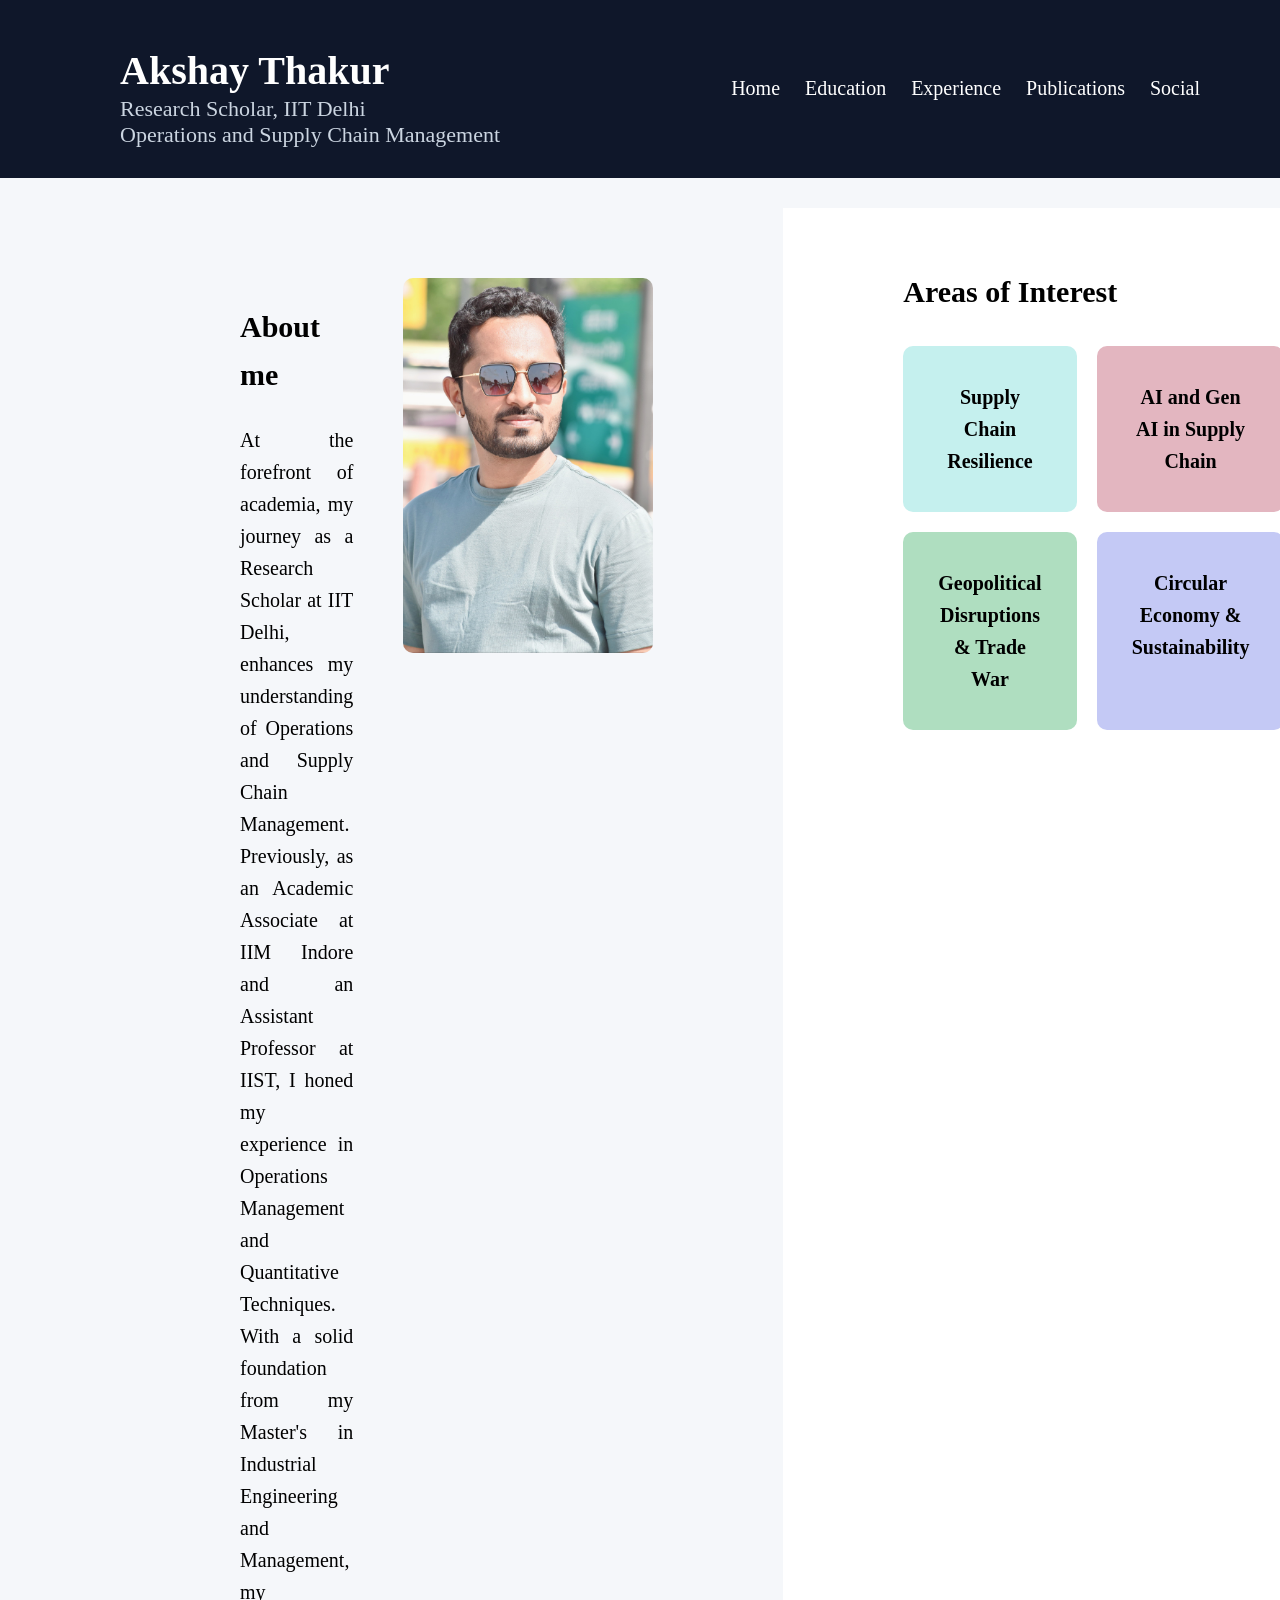
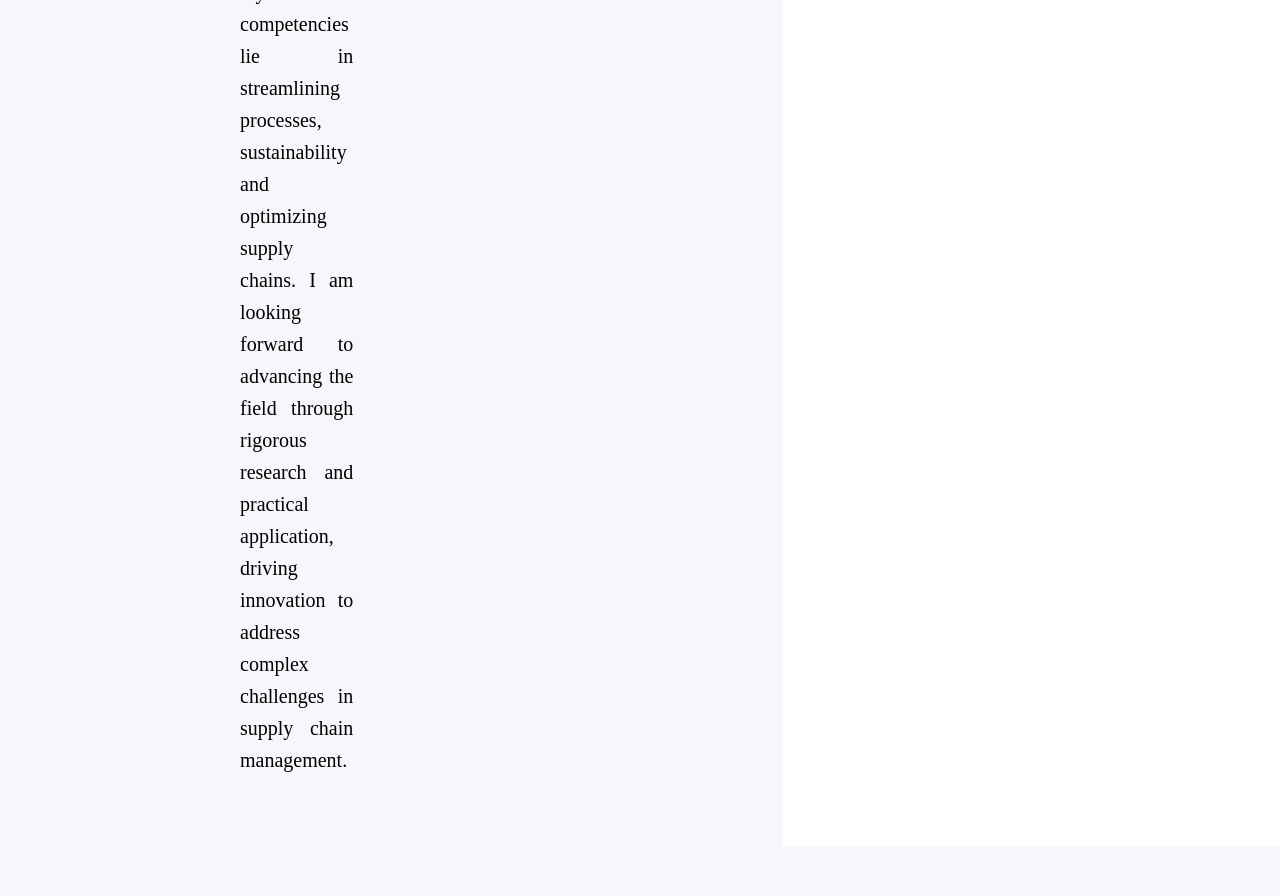
==== index.html @ 2805422c "Update index.html" ====
<!DOCTYPE html>
<html lang="en">
<head>
    <meta charset="UTF-8">
    <title>Akshay Thakur</title>
    <link rel="stylesheet" href="style.css">
</head>
<body>

<header>
    <div class="header-left">
        <h1>Akshay Thakur</h1>
        <p class="designation">
            Research Scholar, IIT Delhi <br>
            Operations and Supply Chain Management 
        </p>
    </div>

    <nav>
        <ul class="nav-links">
            <li><a href="index.html">Home</a></li>
            <li><a href="education.html">Education</a></li>
            <li><a href="experience.html">Experience</a></li>
            <li><a href="publications.html">Publications</a></li>
            <li><a href="social.html">Social</a></li>
        </ul>
    </nav>
</header>

<section class="content">
    <section class="content About me-section">
    <div class="text">
        <h2>About me</h2>
        <p>
At the forefront of academia, my journey as a Research Scholar at IIT Delhi, enhances my understanding of Operations and Supply Chain Management. Previously, as an Academic Associate at IIM Indore and an Assistant Professor at IIST, I honed my experience in Operations Management and Quantitative Techniques. With a solid foundation from my Master's in Industrial Engineering and Management, my competencies lie in streamlining processes, sustainability and optimizing supply chains. I am looking forward to advancing the field through rigorous research and practical application, driving innovation to address complex challenges in supply chain management.
        </p>
    </div>

    <div class="image">
        <img src="photo.jpeg" alt="Profile Photo">
    </div>
    
</section>
    <!-- NEW SECTION: AREAS OF INTEREST -->
<section class="interest-section">
    <div class="interest-wrapper">
        <h2>Areas of Interest</h2>

        <div class="interest-container">
            <div class="interest-box supply">Supply Chain Resilience</div>
            <div class="interest-box orange">AI and Gen AI in Supply Chain</div>
            <div class="interest-box besan">Geopolitical Disruptions & Trade War</div>
            <div class="interest-box flower">Circular Economy & Sustainability</div>
        </div>
    </div>
</section>
<meta name="viewport" content="width=1200">
    <script src="script.js"></script>
</body>
</html>
---- style.css ----
body {
    margin: 0;
    font-family: 'Garamond', Garamond;
    background-color: #f5f7fa;
}

/* HEADER */
header {
    display: flex;
    justify-content: space-between;
    align-items: center;
    padding: 20px 80px;
    background-color: #0f172a;
    color: white;
}

.header-left h1 {
    margin-top: 5;
    margin-left: 40px; 
    font-size: 40px;
}

.designation {
    font-size: 22px;
    margin-left: 40px;
    margin-bottom: 10px; 
    color: #cbd5e1;
}

.header-left h1 {
    margin-bottom: 2px;  
}

.designation {
    margin-top: 0;        
}
/* NAVIGATION */
.nav-links {
    list-style: none;
    display: flex;
    gap: 25px;
}

.nav-links a {
    text-decoration: none;
    color: white;
    font-size: 20px;
    position: relative;
    transition: 0.3s;
}

/* Hover animation */
.nav-links a::after {
    content: '';
    width: 0;
    height: 2px;
    background: #38bdf8;
    position: absolute;
    left: 0;
    bottom: -5px;
    transition: 0.3s;
}

.nav-links a:hover::after {
    width: 100%;
}

/* CONTENT AREA */
.content {
    display: flex;
    justify-content: space-between;
    padding: 50px 80px;
    max-width: 1200px;
    margin: auto;
    margin-left: 40px;
    gap: 50px;
    text-align: justify;
    line-height: 1.6;
    font-size: 20px;
}

/* TEXT */
.text {
    flex: 2;
    animation: fadeIn 1s ease-in;
}

/* IMAGE */
.image img {
    width: 250px;
    border-radius: 10px;
    animation: slideIn 1s ease-in;
}
/* NEW SECTION STYLE */
.interest-section {
    margin-top: -20px; 
    padding: 20px 80px 60px 80px;
    background-color: #ffffff;
    animation: fadeIn 1s ease-in;
}


.interest-wrapper {
    max-width: 900px;
    margin: 40px;
}

/* Grid Layout */
.interest-container {
    display: grid;
    grid-template-columns: repeat(2, 1fr);
    gap: 20px;
    margin-top: 30px;
}

/* Boxes */
.interest-box {
    padding: 35px;
    font-size: 20px;
    border-radius: 10px;
    color: white;
    font-weight: 600;
    text-align: center;
    transition: 0.3s;
    animation: fadeInUp 0.8s ease;
}
/* Colors */
.supply { background: #c5f0ee; color: black; }
.orange { background: #e3b6c0; color: black; }
.besan  { background: #afdec0; color: black; }
.flower { background: #c4c9f5; color: black; }

/* Hover Effect */
.interest-box:hover {
    transform: translateY(-8px);
    box-shadow: 0 10px 25px rgba(0,0,0,0.15);
}

/* Animation */
@keyframes fadeInUp {
    from {
        opacity: 0;
        transform: translateY(30px);
    }
    to {
        opacity: 1;
        transform: translateY(0);
    }
}

/* ANIMATIONS */
@keyframes fadeIn {
    from {opacity: 0; transform: translateY(20px);}
    to {opacity: 1; transform: translateY(0);}
}

@keyframes slideIn {
    from {opacity: 0; transform: translateX(50px);}
    to {opacity: 1; transform: translateX(0);}
}

.email [O]-text {
    margin-top: 10px;
    font-size: 20px;
}

.email [O]-text a {
    color: #0f172a;
    text-decoration: none;
}

.email [O]-text a:hover {
    text-decoration: underline;
}

.email [P]-text {
    margin-top: 20px;
    font-size: 20px;
}

.email [P]-text a {
    color: #0f172a;
    text-decoration: none;
}

.email [P]-text a:hover {
    text-decoration: underline;
}
.social-links {
    margin-top: 30px;
    display: flex;
    justify-content: flex-start;
    gap: 20px;
}

.social-btn {
    padding: 12px 20px;
    background-color: #0f172a;
    color: white;
    text-decoration: none;
    border-radius: 6px;
    transition: 0.3s;
}

.social-btn:hover {
    background-color: #38bdf8;
    transform: translateY(-3px);
}

.card h3 {
    font-size: 20px;
    margin-bottom: 5px;
}

.card:first-child {
    margin-top: 0;
}


.card p {
    text-align: justify;
    line-height: 1.6;
    font-size: 15px;
}

.card em {
    font-style: italic;
}

.card a {
    color: #2563eb;
    text-decoration: none;
}

.card a:hover {
    text-decoration: underline;
}

.publication-page .text {
    max-width: 700px;
}

/* Main line (PhD, PG, UG) */
.main {
    font-weight: 600;
    margin-bottom: 5px;   
    font-size: 22px;
    animation: fadeIn 1s ease-in;
}

/* Sublines (details) */
.sub {
    margin: 2px 0;       
    font-size: 20px;
    animation: fadeIn 1s ease-in;
}


.edu-item {
    margin-bottom: 20px;  
}
.edu-item {
    display: block;   
}


.card {
    margin-bottom: 25px;  
    font-size: 22px;
}


/*  vertical layout */
.experience-container {
    display: flex;
    flex-direction: column;
    gap: 20px;
}

/*  box style */
.exp-box {
    background-color: white;
    padding: 15px;
    border-radius: 10px;
    box-shadow: 0 4px 12px rgba(0,0,0,0.1);
    display: block;
}

/* Hover effect */
.exp-box:hover {
    transform: translateY(-5px);
    transition: 0.3s;
}

.exp-box p {
    margin: 2px 0;      /*  reduces vertical gap */
    line-height: 1.5;   /* tighter text spacing */
}

.org {
    margin-bottom: 2px;
}

.duration {
    margin-bottom: 2px;
}
.exp-box {
    padding: 10px 20px 18px 20px;
}

.exp-box h3 {
    margin-top: 0;
    margin-bottom: 5px;
}

.exp-box p {
    margin: 2px 0;
}
.section-title {
    position: relative;
    display: inline-block;
    margin-bottom: 20px;
}

/* Orange underline */
.section-title::after {
    content: "";
    display: block;
    width: 80px;        /* length of line */
    height: 5px;        /* thin line (half thick) */
    background-color: #f97316;
    margin-top: 5px;
}
/* Container (vertical layout) */
.education-container {
    display: flex;
    flex-direction: column;
    gap: 20px;
}

/* Box styling */
.edu-box {
    background: #ffffff;
    padding: 10px 20px 18px 20px;   /* reduced top height */
    border-radius: 10px;
    box-shadow: 0 4px 12px rgba(0,0,0,0.08);
    transition: 0.3s;
}

/* Hover */
.edu-box:hover {
    transform: translateY(-5px);
    box-shadow: 0 10px 25px rgba(0,0,0,0.15);
}

/* Heading spacing */
.edu-box h3 {
    margin-top: 0;
    margin-bottom: 5px;
}

/* Subline spacing (tight) */
.edu-box p {
    margin: 2px 0;
    line-height: 1.3;
}

/* Degree style */
.degree {
    font-weight: 500;
}

/* Optional subtle text */
.field {
    font-size: 18px;
    color: #555;
}
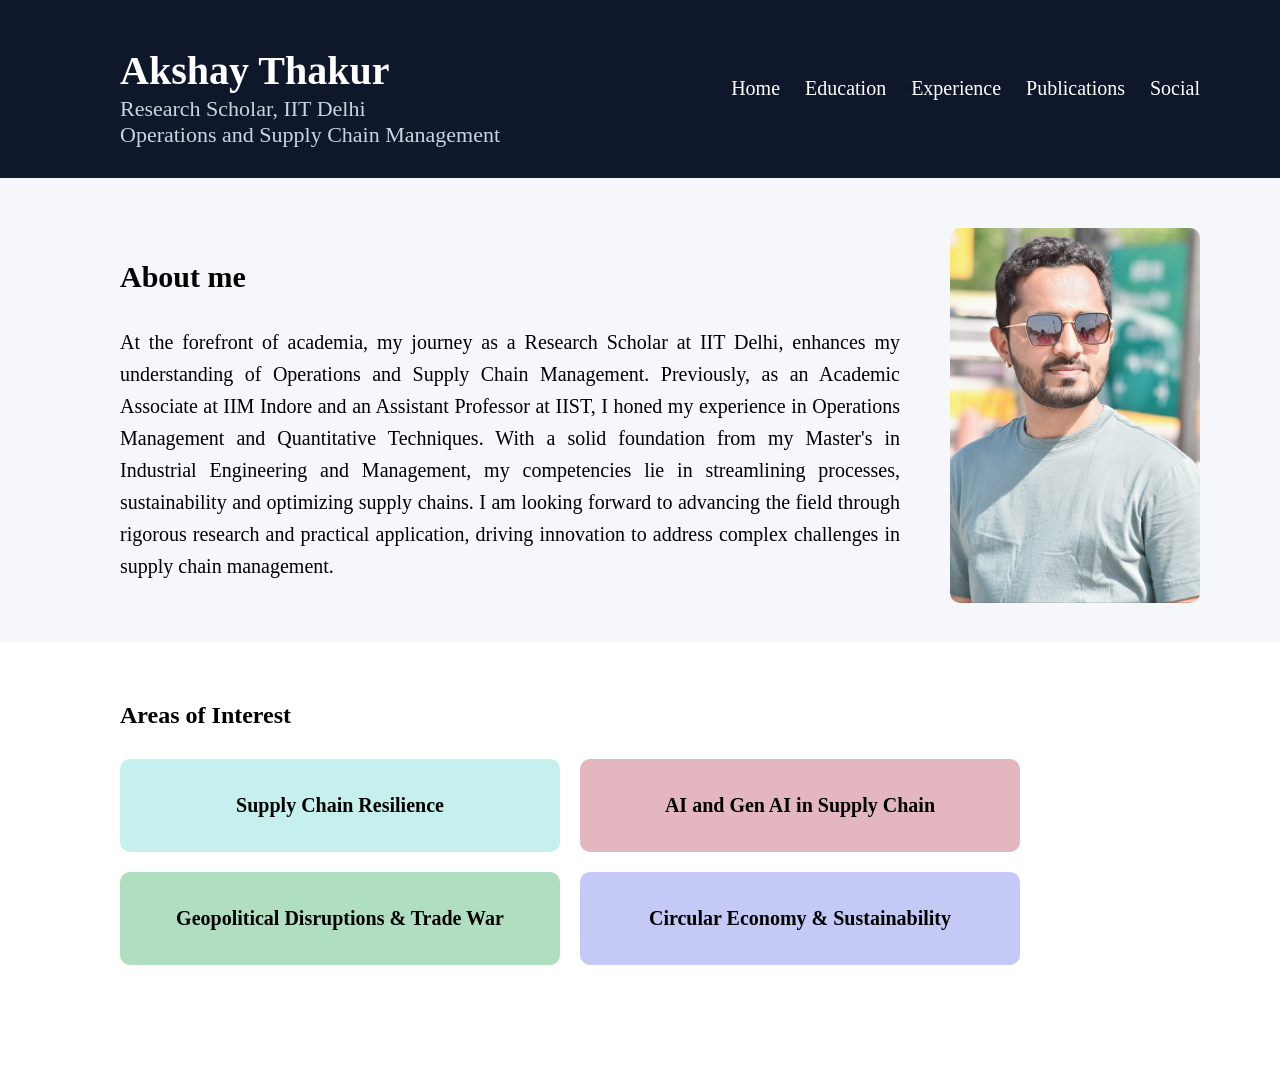
==== commit eb24fc90: "Update index.html" ====
--- a/index.html
+++ b/index.html
@@ -28,7 +28,6 @@
 </header>
 
 <section class="content">
-    <section class="content About me-section">
     <div class="text">
         <h2>About me</h2>
         <p>
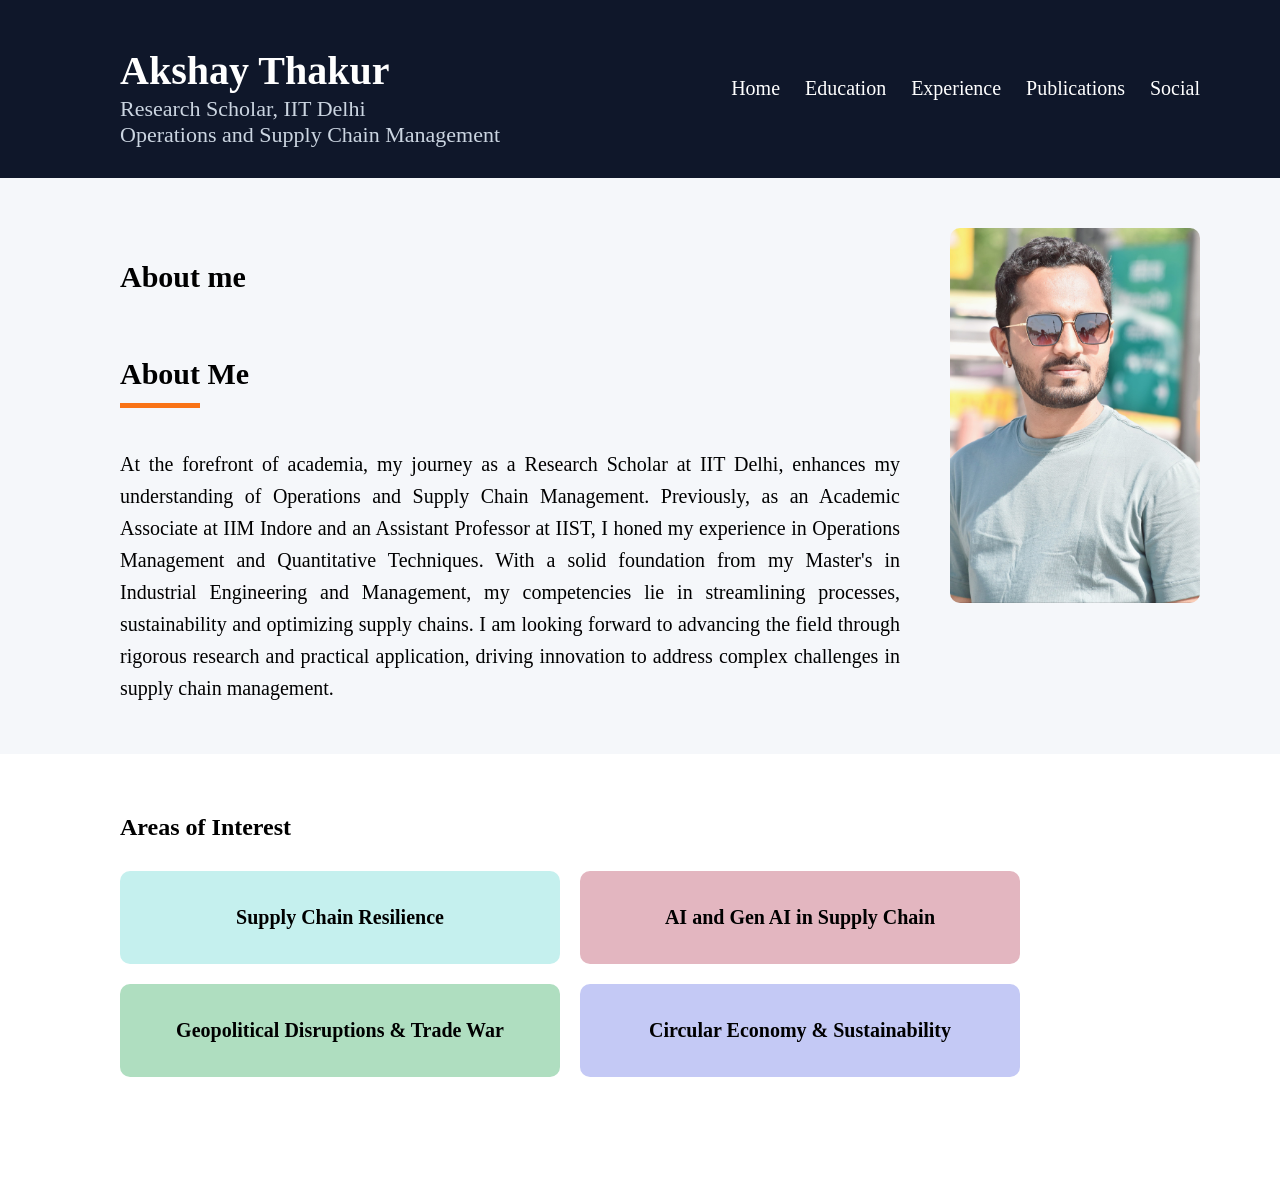
==== commit 7e7cd74d: "Update index.html" ====
--- a/index.html
+++ b/index.html
@@ -30,6 +30,7 @@
 <section class="content">
     <div class="text">
         <h2>About me</h2>
+        <h2 class="section-title">About Me</h2>
         <p>
 At the forefront of academia, my journey as a Research Scholar at IIT Delhi, enhances my understanding of Operations and Supply Chain Management. Previously, as an Academic Associate at IIM Indore and an Assistant Professor at IIST, I honed my experience in Operations Management and Quantitative Techniques. With a solid foundation from my Master's in Industrial Engineering and Management, my competencies lie in streamlining processes, sustainability and optimizing supply chains. I am looking forward to advancing the field through rigorous research and practical application, driving innovation to address complex challenges in supply chain management.
         </p>
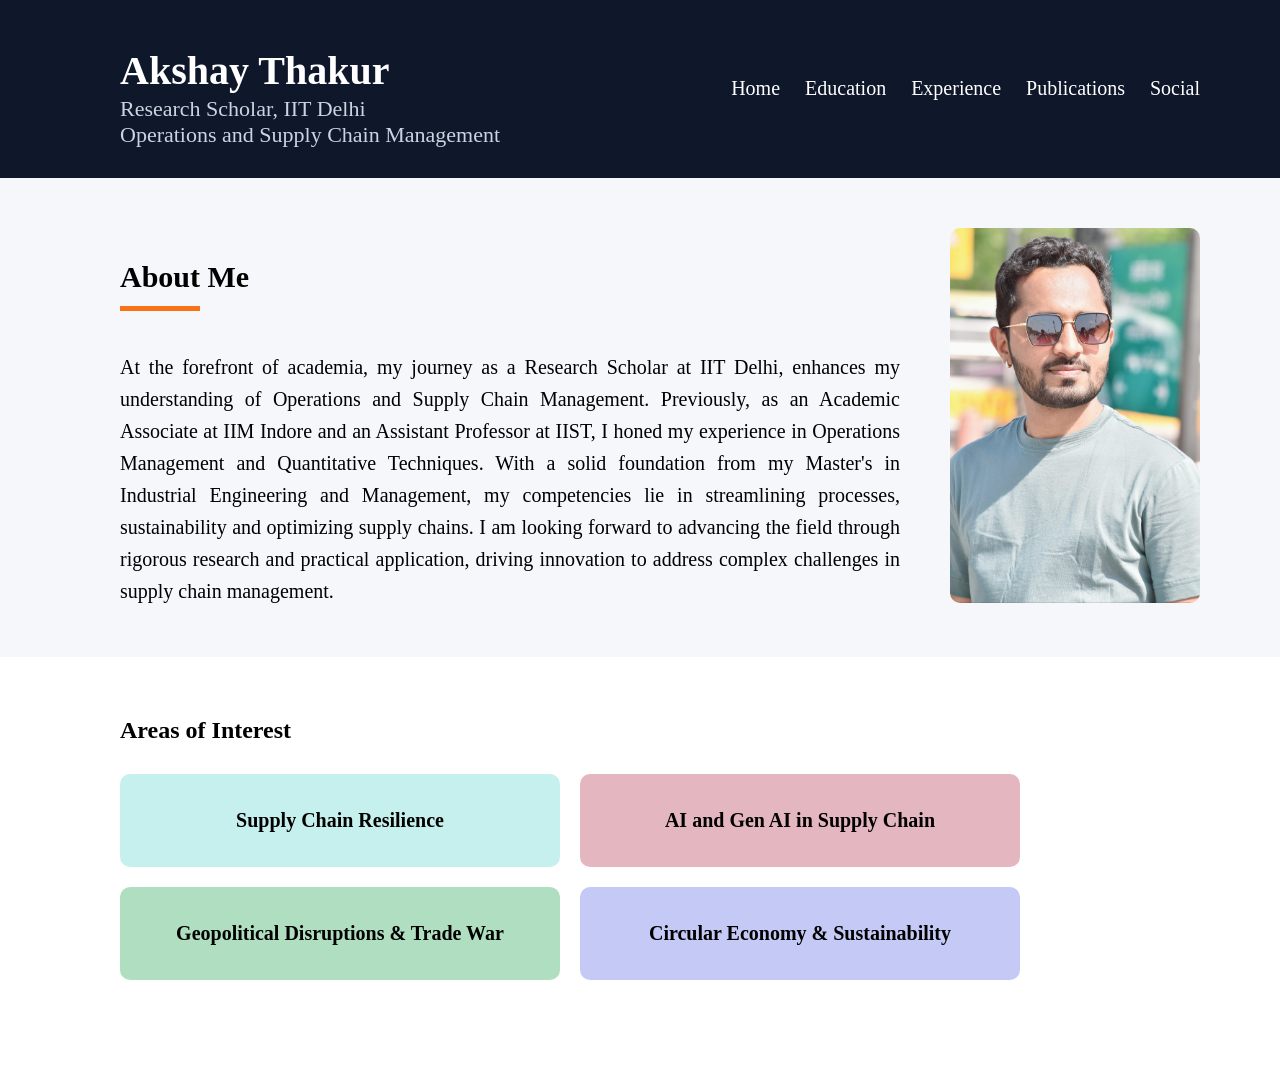
==== commit de0fff2a: "Update index.html" ====
--- a/index.html
+++ b/index.html
@@ -29,7 +29,6 @@
 
 <section class="content">
     <div class="text">
-        <h2>About me</h2>
         <h2 class="section-title">About Me</h2>
         <p>
 At the forefront of academia, my journey as a Research Scholar at IIT Delhi, enhances my understanding of Operations and Supply Chain Management. Previously, as an Academic Associate at IIM Indore and an Assistant Professor at IIST, I honed my experience in Operations Management and Quantitative Techniques. With a solid foundation from my Master's in Industrial Engineering and Management, my competencies lie in streamlining processes, sustainability and optimizing supply chains. I am looking forward to advancing the field through rigorous research and practical application, driving innovation to address complex challenges in supply chain management.
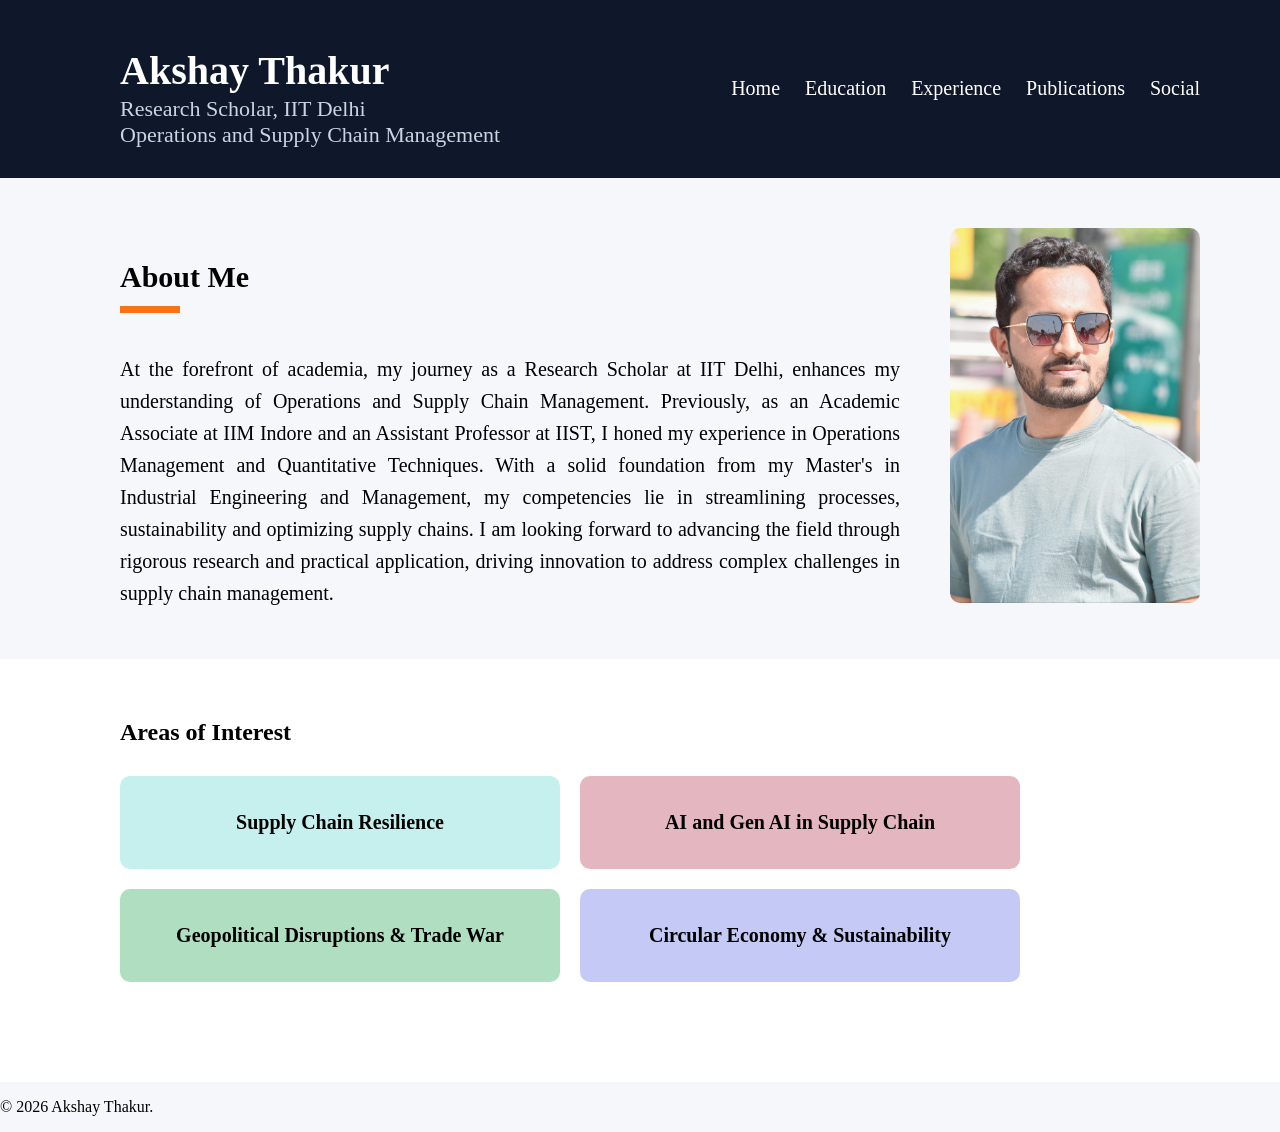
==== commit 4afc26b0: "Update index.html" ====
--- a/index.html
+++ b/index.html
@@ -55,5 +55,8 @@
 </section>
 <meta name="viewport" content="width=1200">
     <script src="script.js"></script>
+    <footer class="footer">
+    <p>© 2026 Akshay Thakur.</p>
+</footer>
 </body>
 </html>
--- a/style.css
+++ b/style.css
@@ -237,7 +237,7 @@
 }
 
 .publication-page .text {
-    max-width: 700px;
+    max-width: 750px;
 }
 
 /* Main line (PhD, PG, UG) */
@@ -326,8 +326,8 @@
 .section-title::after {
     content: "";
     display: block;
-    width: 80px;        /* length of line */
-    height: 5px;        /* thin line (half thick) */
+    width: 60px;        /* length of line */
+    height: 7px;        /* thin line (half thick) */
     background-color: #f97316;
     margin-top: 5px;
 }
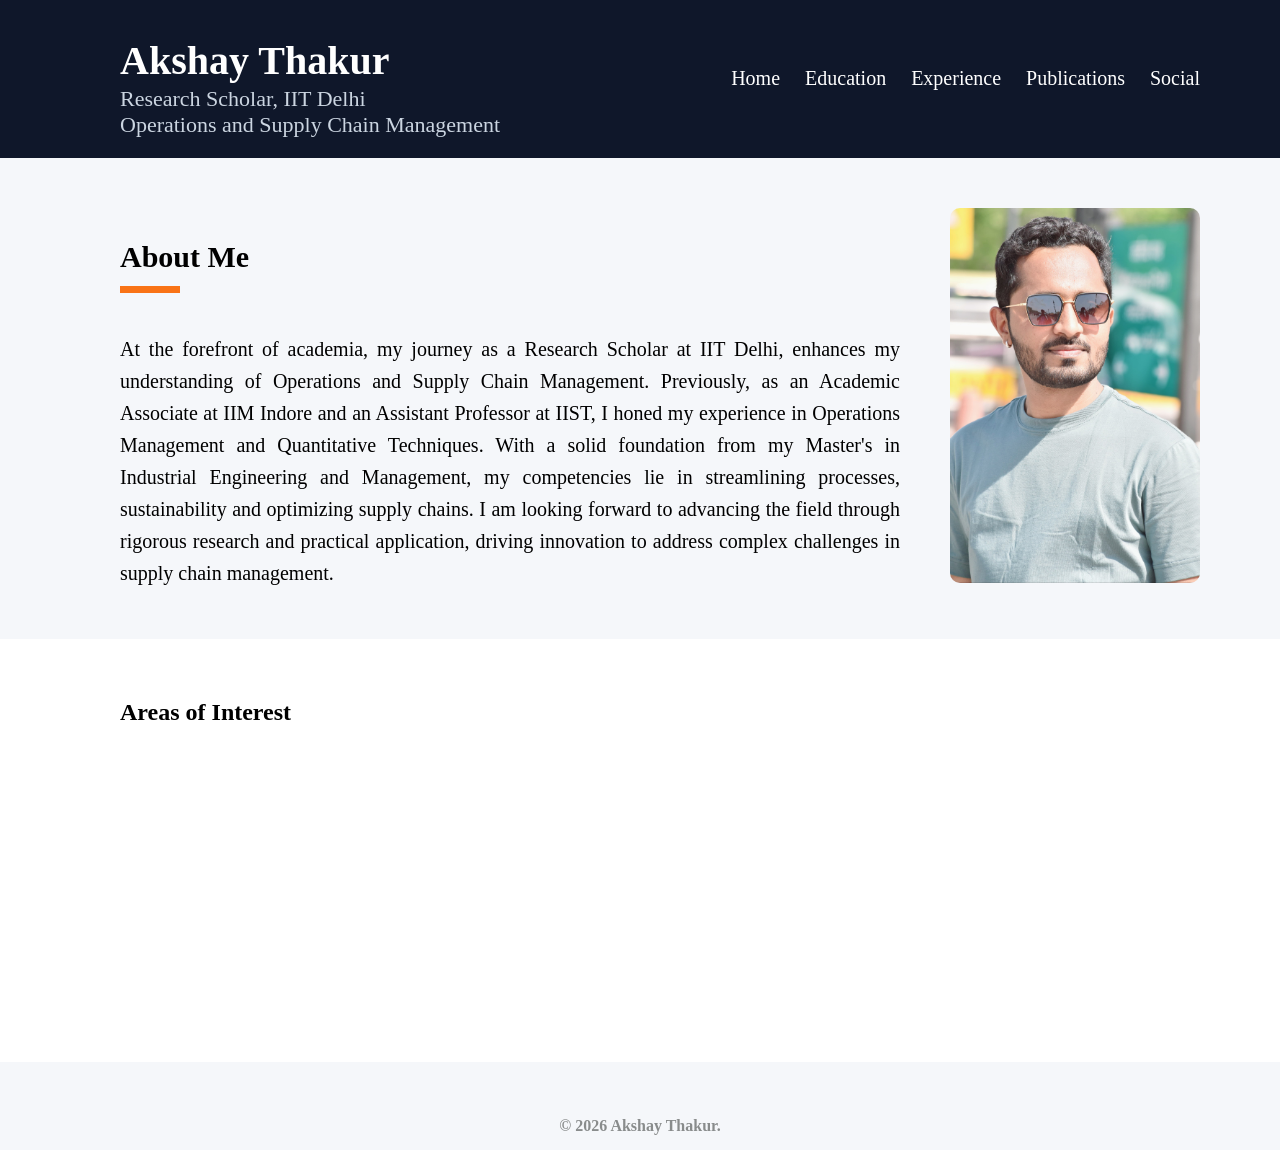
==== commit 96fd958a: "Update index.html" ====
--- a/index.html
+++ b/index.html
@@ -46,10 +46,10 @@
         <h2>Areas of Interest</h2>
 
         <div class="interest-container">
-            <div class="interest-box supply">Supply Chain Resilience</div>
-            <div class="interest-box orange">AI and Gen AI in Supply Chain</div>
-            <div class="interest-box besan">Geopolitical Disruptions & Trade War</div>
-            <div class="interest-box flower">Circular Economy & Sustainability</div>
+            <div class="interest-box area1">Supply Chain Resilience</div>
+            <div class="interest-box area2">AI and Gen AI in Supply Chain</div>
+            <div class="interest-box area3">Geopolitical Disruptions & Trade War</div>
+            <div class="interest-box area4">Circular Economy & Sustainability</div>
         </div>
     </div>
 </section>
--- a/style.css
+++ b/style.css
@@ -9,7 +9,7 @@
     display: flex;
     justify-content: space-between;
     align-items: center;
-    padding: 20px 80px;
+    padding: 10px 80px;
     background-color: #0f172a;
     color: white;
 }
@@ -208,7 +208,7 @@
 }
 
 .card h3 {
-    font-size: 20px;
+    font-size: 18px;
     margin-bottom: 5px;
 }
 
@@ -216,11 +216,14 @@
     margin-top: 0;
 }
 
+.publication-page .card {
+    font-size: 20px;
+}
 
 .card p {
     text-align: justify;
     line-height: 1.6;
-    font-size: 15px;
+    font-size: 20px;
 }
 
 .card em {
@@ -235,9 +238,14 @@
 .card a:hover {
     text-decoration: underline;
 }
-
+.publication-page .card p,
+.publication-page .card a,
+.publication-page .card em,
+.publication-page .card strong {
+    font-size: inherit;
+}
 .publication-page .text {
-    max-width: 750px;
+    max-width: 1000px;
 }
 
 /* Main line (PhD, PG, UG) */
@@ -279,9 +287,9 @@
 
 /*  box style */
 .exp-box {
-    background-color: white;
+    background-color: #ebfbff;
     padding: 15px;
-    border-radius: 10px;
+    border-radius: 15px;
     box-shadow: 0 4px 12px rgba(0,0,0,0.1);
     display: block;
 }
@@ -311,11 +319,18 @@
 .exp-box h3 {
     margin-top: 0;
     margin-bottom: 5px;
+
 }
 
 .exp-box p {
     margin: 2px 0;
-}
+    margin-bottom: 5px;
+    font-size: 20px;
+    text-align: justify;   /* Justifies text inside the experience box paragraphs */
+    -webkit-text-size-adjust: 100%;   /* stops auto zoom on mobile */
+    text-size-adjust: 100%;
+}
+
 .section-title {
     position: relative;
     display: inline-block;
@@ -340,9 +355,9 @@
 
 /* Box styling */
 .edu-box {
-    background: #ffffff;
+    background: #ebfbff;
     padding: 10px 20px 18px 20px;   /* reduced top height */
-    border-radius: 10px;
+    border-radius: 15px;
     box-shadow: 0 4px 12px rgba(0,0,0,0.08);
     transition: 0.3s;
 }
@@ -363,6 +378,7 @@
 .edu-box p {
     margin: 2px 0;
     line-height: 1.3;
+    font-family: 'Garamond', Garamond;   /* Change to any font family you like */
 }
 
 /* Degree style */
@@ -375,3 +391,15 @@
     font-size: 18px;
     color: #555;
 }
+.footer {
+    color: #898c8c;
+    text-align: center;
+    padding: 15px 0;
+    margin-top: 40px;
+    font-size: 16px;
+    font-weight: bold; 
+}
+
+.footer p {
+    margin: 0;
+}
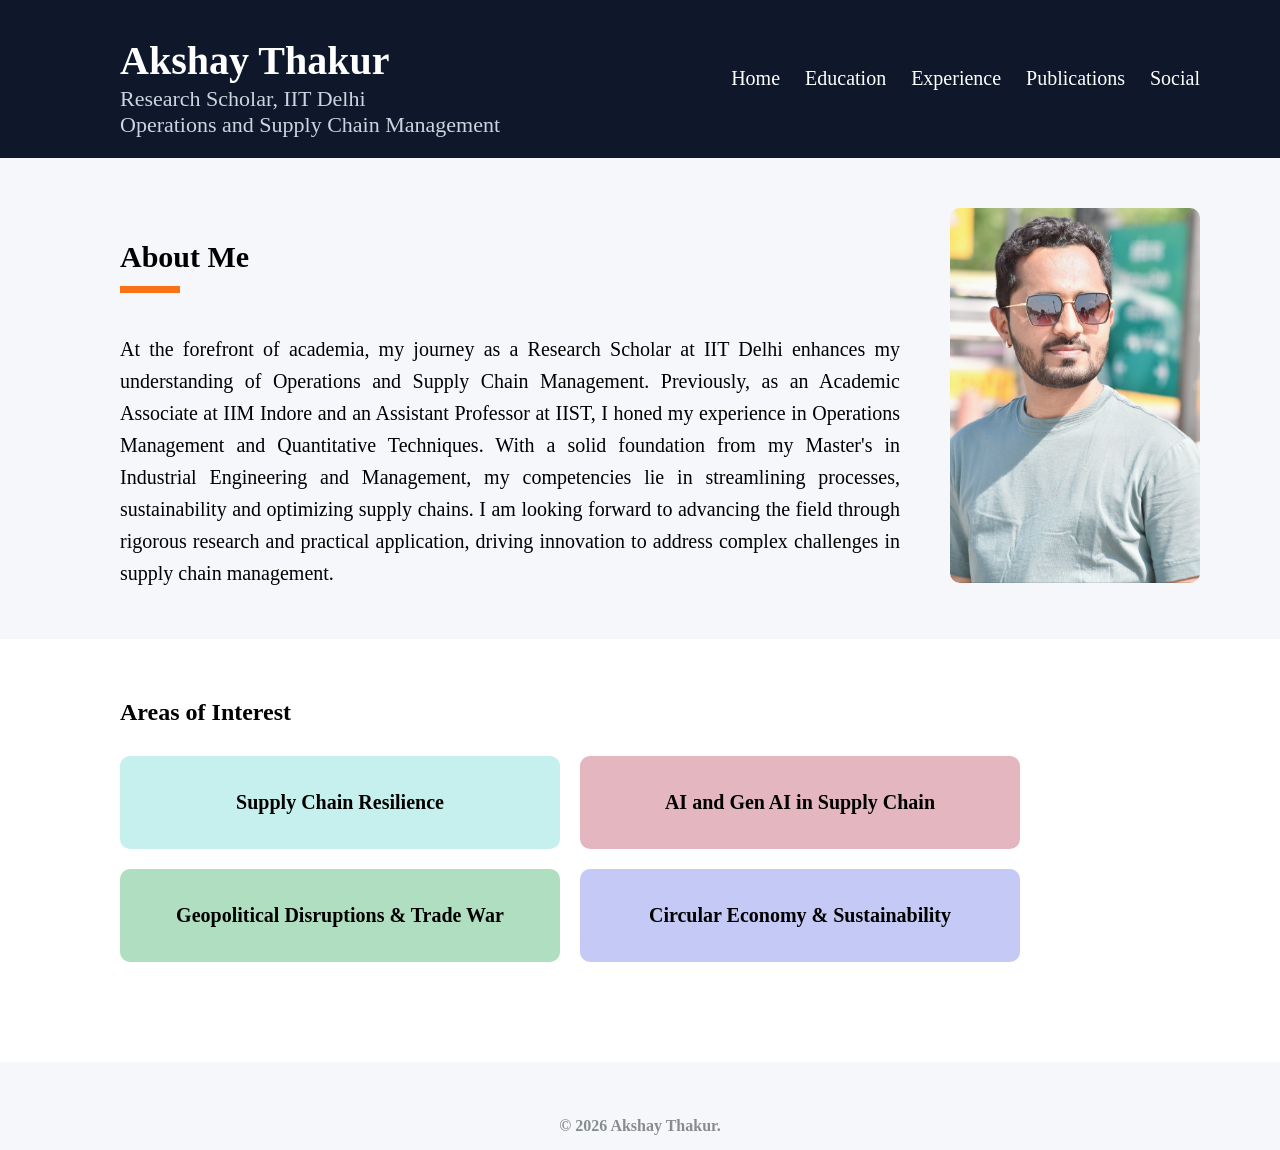
==== commit 1c55430b: "Update index.html" ====
--- a/index.html
+++ b/index.html
@@ -31,7 +31,7 @@
     <div class="text">
         <h2 class="section-title">About Me</h2>
         <p>
-At the forefront of academia, my journey as a Research Scholar at IIT Delhi, enhances my understanding of Operations and Supply Chain Management. Previously, as an Academic Associate at IIM Indore and an Assistant Professor at IIST, I honed my experience in Operations Management and Quantitative Techniques. With a solid foundation from my Master's in Industrial Engineering and Management, my competencies lie in streamlining processes, sustainability and optimizing supply chains. I am looking forward to advancing the field through rigorous research and practical application, driving innovation to address complex challenges in supply chain management.
+At the forefront of academia, my journey as a Research Scholar at IIT Delhi enhances my understanding of Operations and Supply Chain Management. Previously, as an Academic Associate at IIM Indore and an Assistant Professor at IIST, I honed my experience in Operations Management and Quantitative Techniques. With a solid foundation from my Master's in Industrial Engineering and Management, my competencies lie in streamlining processes, sustainability and optimizing supply chains. I am looking forward to advancing the field through rigorous research and practical application, driving innovation to address complex challenges in supply chain management.
         </p>
     </div>
 
--- a/style.css
+++ b/style.css
@@ -125,10 +125,10 @@
     animation: fadeInUp 0.8s ease;
 }
 /* Colors */
-.supply { background: #c5f0ee; color: black; }
-.orange { background: #e3b6c0; color: black; }
-.besan  { background: #afdec0; color: black; }
-.flower { background: #c4c9f5; color: black; }
+.area1 { background: #c5f0ee; color: black; }
+.area2 { background: #e3b6c0; color: black; }
+.area3  { background: #afdec0; color: black; }
+.area4 { background: #c4c9f5; color: black; }
 
 /* Hover Effect */
 .interest-box:hover {
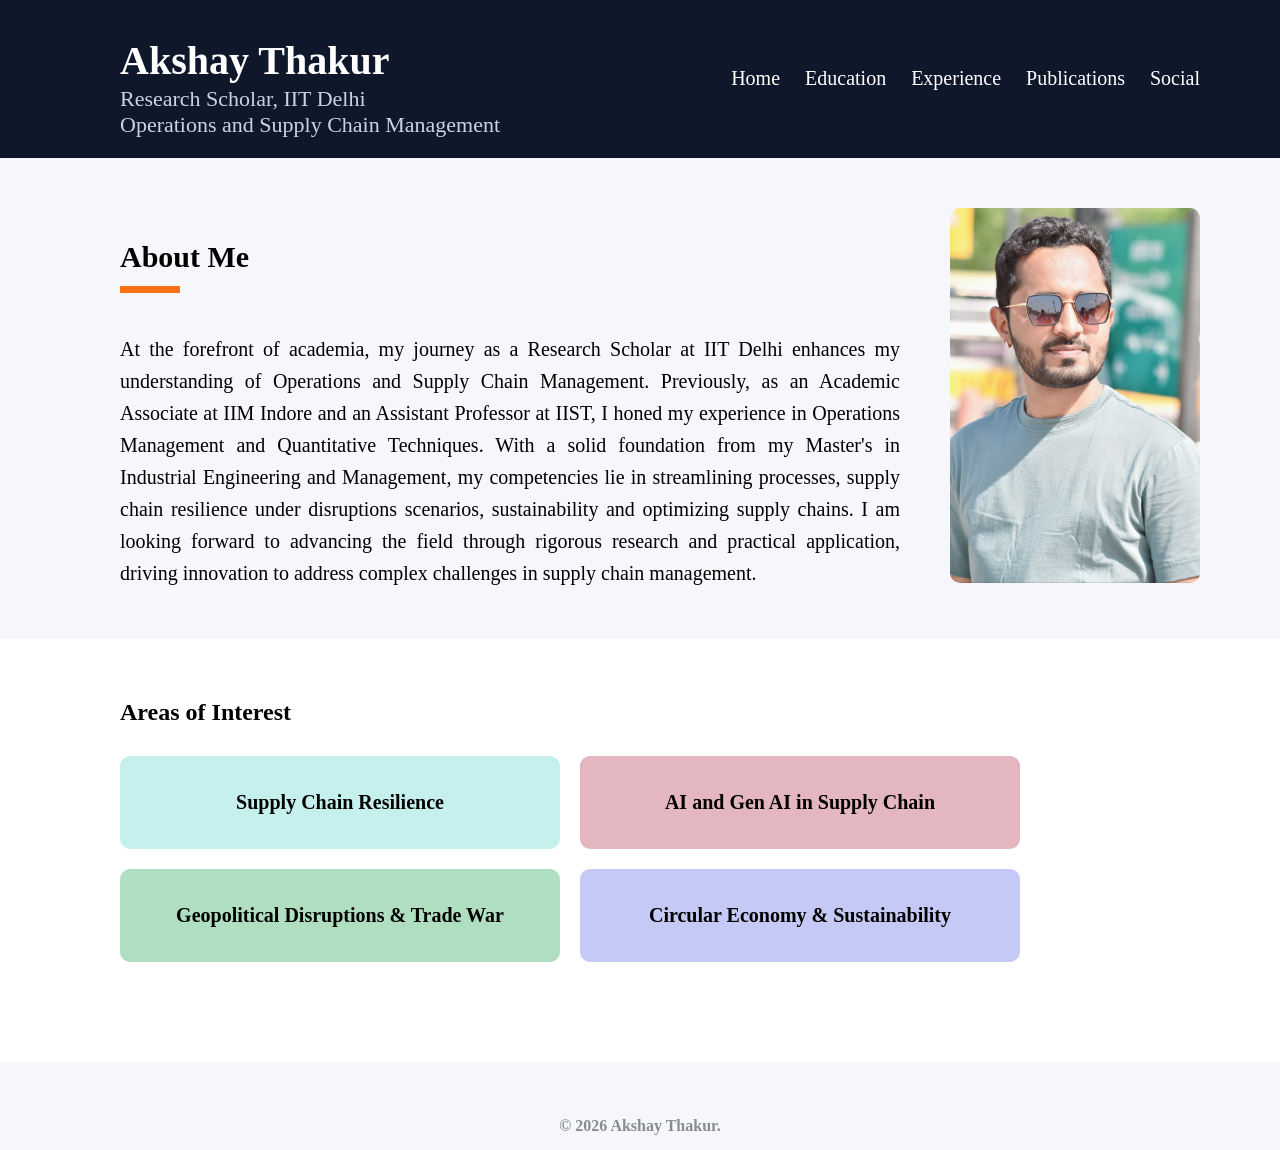
==== commit 4b59f135: "Update index.html" ====
--- a/index.html
+++ b/index.html
@@ -31,7 +31,7 @@
     <div class="text">
         <h2 class="section-title">About Me</h2>
         <p>
-At the forefront of academia, my journey as a Research Scholar at IIT Delhi enhances my understanding of Operations and Supply Chain Management. Previously, as an Academic Associate at IIM Indore and an Assistant Professor at IIST, I honed my experience in Operations Management and Quantitative Techniques. With a solid foundation from my Master's in Industrial Engineering and Management, my competencies lie in streamlining processes, sustainability and optimizing supply chains. I am looking forward to advancing the field through rigorous research and practical application, driving innovation to address complex challenges in supply chain management.
+At the forefront of academia, my journey as a Research Scholar at IIT Delhi enhances my understanding of Operations and Supply Chain Management. Previously, as an Academic Associate at IIM Indore and an Assistant Professor at IIST, I honed my experience in Operations Management and Quantitative Techniques. With a solid foundation from my Master's in Industrial Engineering and Management, my competencies lie in streamlining processes, supply chain resilience under disruptions scenarios, sustainability and optimizing supply chains. I am looking forward to advancing the field through rigorous research and practical application, driving innovation to address complex challenges in supply chain management.
         </p>
     </div>
 
